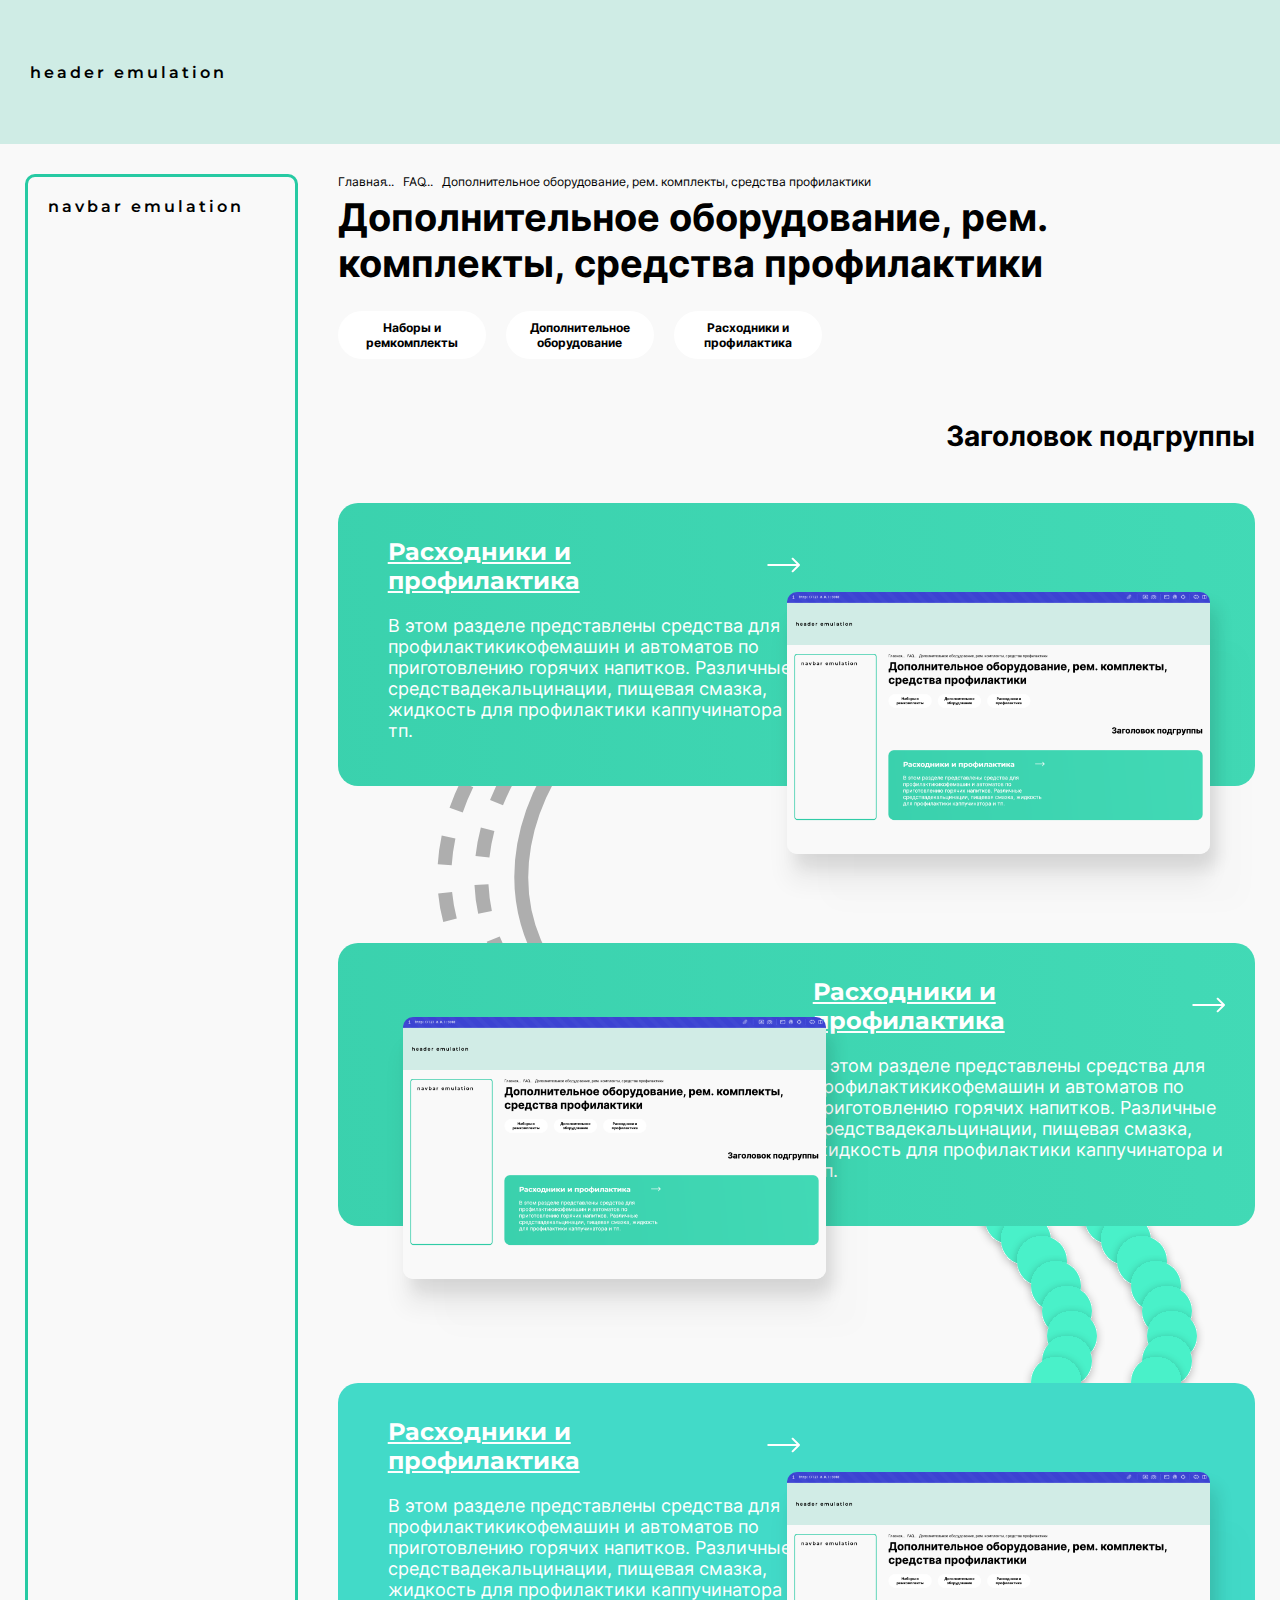
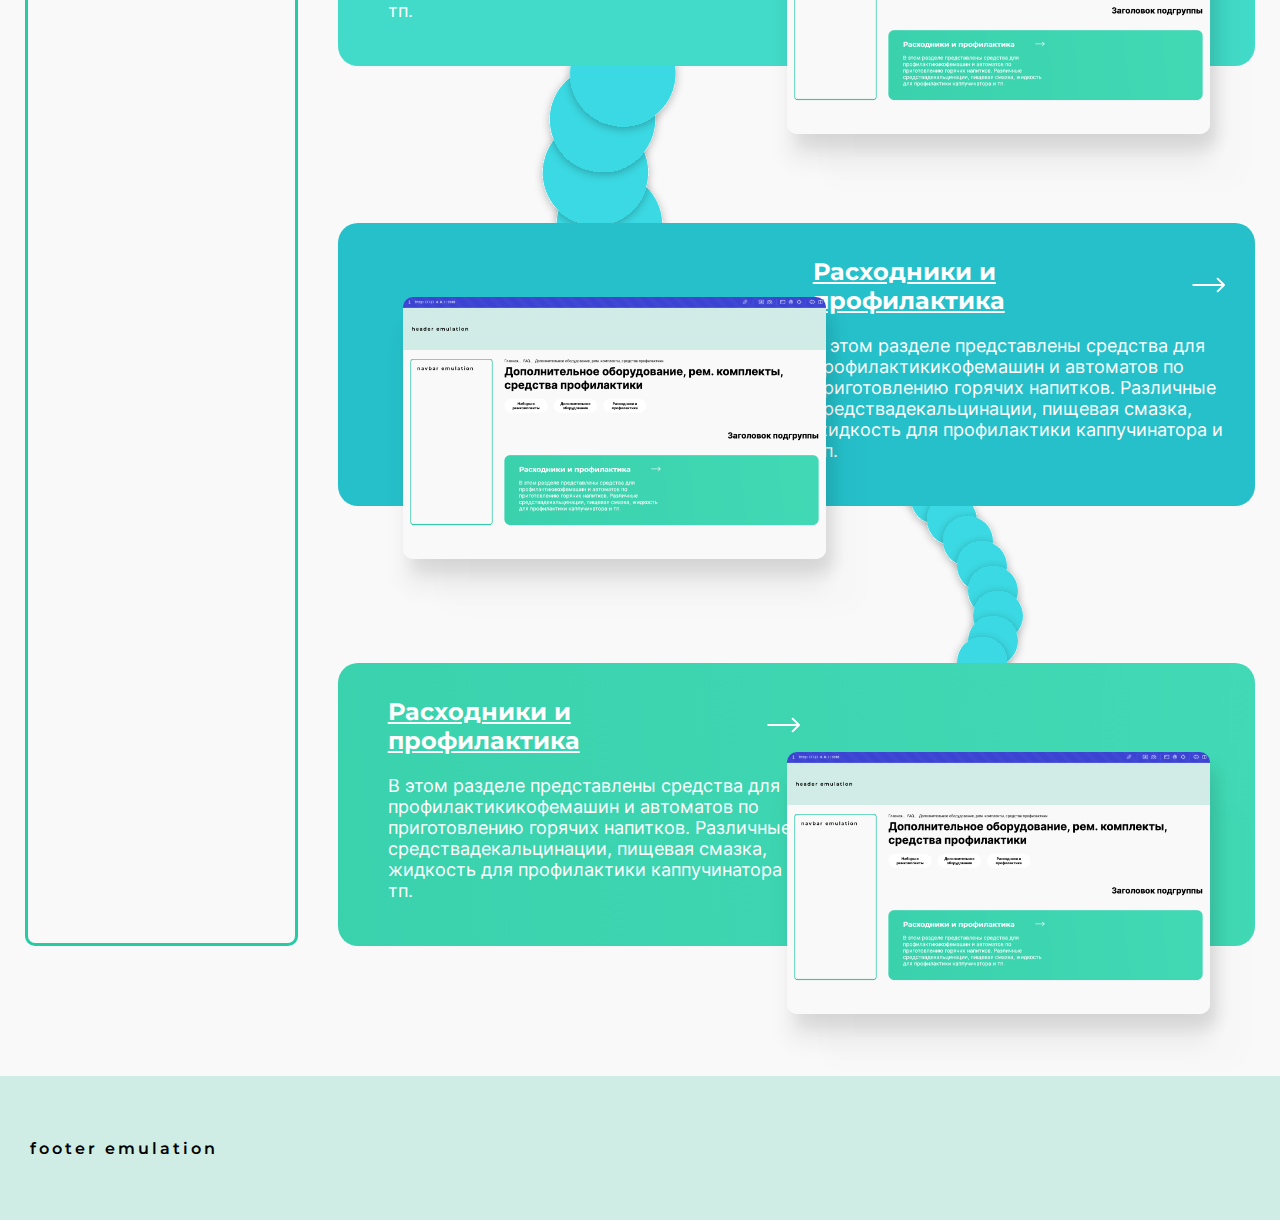
==== index.html @ 0738f824 "initializing" ====
<!DOCTYPE html>
<html lang="ru">
<head>
	<meta charset="UTF-8">
	<meta name="viewport" content="width=device-width, initial-scale=1.0">
	<title>Venpart FAQ page</title>
	<link rel="stylesheet" href="style.css">
	<script defer src="script.js"></script>
</head>
<body>
	<header>
		header emulation
	</header>

	<main>
		<div class="navbar">
			navbar emulation
		</div>

		<div class="main__content">
			<nav xmlns:v="http://rdf.data-vocabulary.org/#" class="breadcumbs">
				<div class="breadcumbs__container">
					<div typeof="v:Breadcrumb" class="breadcumb"><a href="/" rel="v:url" property="v:title">Главная</a></div>
					<div typeof="v:Breadcrumb" class="breadcumb"><a href="/catalog/necta-1647/" rel="v:url" property="v:title">FAQ</a></div>
					<div typeof="v:Breadcrumb" class="breadcumb"><a href="/catalog/kikko-kikko-max-41269/" rel="v:url" property="v:title">Дополнительное оборудование, рем. комплекты, средства профилактики</a></div>
				</div>
			</nav>

			<div class="catalog__header">Дополнительное оборудование, рем. комплекты, средства профилактики</div>

			<div class="faq">
				<div class="catalog__buttons">
					<a class="catalog__button" id="">Наборы и ремкомплекты</a>
					<a class="catalog__button" id="">Дополнительное оборудование</a>
					<a class="catalog__button" id="">Расходники и профилактика</a>
				</div>

				<div class="faq__container">

					<!-- default group -->
					<div class="faq__group">

						<div class="faq__header">Заголовок подгруппы</div>

						<div class="faq__items">
							<div class="faq__item">
								<div class="faq__item--wrapper">
									<div class="faq__item--text-wrapper">
										<div class="faq__item--text-name">
											<a href="#">Расходники и профилактика</a>
											<span>
												<svg width="33" height="16" viewBox="0 0 33 16" fill="none" xmlns="http://www.w3.org/2000/svg">
													<path d="M1.32739 7C0.775108 7 0.327393 7.44772 0.327393 8C0.327393 8.55228 0.775108 9 1.32739 9L1.32739 7ZM32.7072 8.70711C33.0978 8.31659 33.0978 7.68342 32.7072 7.2929L26.3433 0.928935C25.9527 0.53841 25.3196 0.53841 24.9291 0.928935C24.5385 1.31946 24.5385 1.95262 24.9291 2.34315L30.5859 8L24.9291 13.6569C24.5385 14.0474 24.5385 14.6805 24.9291 15.0711C25.3196 15.4616 25.9527 15.4616 26.3433 15.0711L32.7072 8.70711ZM1.32739 9L32.0001 9L32.0001 7L1.32739 7L1.32739 9Z" fill="white"/>
												</svg>
											</span>
										</div>

										<div class="faq__item--text-text">
											В этом разделе представлены средства для профилактикикофемашин и автоматов по приготовлению горячих напитков. Различные средствадекальцинации, пищевая смазка, жидкость для профилактики каппучинатора и тп.
										</div>
									</div>

									<div class="faq__item--image">
										<img src="image.png" alt="default-img">
									</div>
								</div>
							</div>

							<div class="faq__item">
								<div class="faq__item--wrapper">
									<div class="faq__item--text-wrapper">
										<div class="faq__item--text-name">
											<a href="#">Расходники и профилактика</a>
											<span>
												<svg width="33" height="16" viewBox="0 0 33 16" fill="none" xmlns="http://www.w3.org/2000/svg">
													<path d="M1.32739 7C0.775108 7 0.327393 7.44772 0.327393 8C0.327393 8.55228 0.775108 9 1.32739 9L1.32739 7ZM32.7072 8.70711C33.0978 8.31659 33.0978 7.68342 32.7072 7.2929L26.3433 0.928935C25.9527 0.53841 25.3196 0.53841 24.9291 0.928935C24.5385 1.31946 24.5385 1.95262 24.9291 2.34315L30.5859 8L24.9291 13.6569C24.5385 14.0474 24.5385 14.6805 24.9291 15.0711C25.3196 15.4616 25.9527 15.4616 26.3433 15.0711L32.7072 8.70711ZM1.32739 9L32.0001 9L32.0001 7L1.32739 7L1.32739 9Z" fill="white"/>
												</svg>
											</span>
										</div>

										<div class="faq__item--text-text">
											В этом разделе представлены средства для профилактикикофемашин и автоматов по приготовлению горячих напитков. Различные средствадекальцинации, пищевая смазка, жидкость для профилактики каппучинатора и тп.
										</div>
									</div>

									<div class="faq__item--image">
										<img src="image.png" alt="default-img">
									</div>
								</div>
							</div>

							<div class="faq__item">
								<div class="faq__item--wrapper">
									<div class="faq__item--text-wrapper">
										<div class="faq__item--text-name">
											<a href="#">Расходники и профилактика</a>
											<span>
												<svg width="33" height="16" viewBox="0 0 33 16" fill="none" xmlns="http://www.w3.org/2000/svg">
													<path d="M1.32739 7C0.775108 7 0.327393 7.44772 0.327393 8C0.327393 8.55228 0.775108 9 1.32739 9L1.32739 7ZM32.7072 8.70711C33.0978 8.31659 33.0978 7.68342 32.7072 7.2929L26.3433 0.928935C25.9527 0.53841 25.3196 0.53841 24.9291 0.928935C24.5385 1.31946 24.5385 1.95262 24.9291 2.34315L30.5859 8L24.9291 13.6569C24.5385 14.0474 24.5385 14.6805 24.9291 15.0711C25.3196 15.4616 25.9527 15.4616 26.3433 15.0711L32.7072 8.70711ZM1.32739 9L32.0001 9L32.0001 7L1.32739 7L1.32739 9Z" fill="white"/>
												</svg>
											</span>
										</div>

										<div class="faq__item--text-text">
											В этом разделе представлены средства для профилактикикофемашин и автоматов по приготовлению горячих напитков. Различные средствадекальцинации, пищевая смазка, жидкость для профилактики каппучинатора и тп.
										</div>
									</div>

									<div class="faq__item--image">
										<img src="image.png" alt="default-img">
									</div>
								</div>
							</div>

							<div class="faq__item">
								<div class="faq__item--wrapper">
									<div class="faq__item--text-wrapper">
										<div class="faq__item--text-name">
											<a href="#">Расходники и профилактика</a>
											<span>
												<svg width="33" height="16" viewBox="0 0 33 16" fill="none" xmlns="http://www.w3.org/2000/svg">
													<path d="M1.32739 7C0.775108 7 0.327393 7.44772 0.327393 8C0.327393 8.55228 0.775108 9 1.32739 9L1.32739 7ZM32.7072 8.70711C33.0978 8.31659 33.0978 7.68342 32.7072 7.2929L26.3433 0.928935C25.9527 0.53841 25.3196 0.53841 24.9291 0.928935C24.5385 1.31946 24.5385 1.95262 24.9291 2.34315L30.5859 8L24.9291 13.6569C24.5385 14.0474 24.5385 14.6805 24.9291 15.0711C25.3196 15.4616 25.9527 15.4616 26.3433 15.0711L32.7072 8.70711ZM1.32739 9L32.0001 9L32.0001 7L1.32739 7L1.32739 9Z" fill="white"/>
												</svg>
											</span>
										</div>

										<div class="faq__item--text-text">
											В этом разделе представлены средства для профилактикикофемашин и автоматов по приготовлению горячих напитков. Различные средствадекальцинации, пищевая смазка, жидкость для профилактики каппучинатора и тп.
										</div>
									</div>

									<div class="faq__item--image">
										<img src="image.png" alt="default-img">
									</div>
								</div>
							</div>

							<div class="faq__item">
								<div class="faq__item--wrapper">
									<div class="faq__item--text-wrapper">
										<div class="faq__item--text-name">
											<a href="#">Расходники и профилактика</a>
											<span>
												<svg width="33" height="16" viewBox="0 0 33 16" fill="none" xmlns="http://www.w3.org/2000/svg">
													<path d="M1.32739 7C0.775108 7 0.327393 7.44772 0.327393 8C0.327393 8.55228 0.775108 9 1.32739 9L1.32739 7ZM32.7072 8.70711C33.0978 8.31659 33.0978 7.68342 32.7072 7.2929L26.3433 0.928935C25.9527 0.53841 25.3196 0.53841 24.9291 0.928935C24.5385 1.31946 24.5385 1.95262 24.9291 2.34315L30.5859 8L24.9291 13.6569C24.5385 14.0474 24.5385 14.6805 24.9291 15.0711C25.3196 15.4616 25.9527 15.4616 26.3433 15.0711L32.7072 8.70711ZM1.32739 9L32.0001 9L32.0001 7L1.32739 7L1.32739 9Z" fill="white"/>
												</svg>
											</span>
										</div>

										<div class="faq__item--text-text">
											В этом разделе представлены средства для профилактикикофемашин и автоматов по приготовлению горячих напитков. Различные средствадекальцинации, пищевая смазка, жидкость для профилактики каппучинатора и тп.
										</div>
									</div>

									<div class="faq__item--image">
										<img src="image.png" alt="default-img">
									</div>
								</div>
							</div>
						</div>
					</div>
					
				</div>
			</div>
		</div>
	</main>

	<footer>
		footer emulation
	</footer>
</body>
</html>
---- style.css ----
@charset "UTF-8";

/* << EMULATION >> */


/* FONTS LOAD SECTION */

/* --- MONTSERRAT ---*/
@font-face {
	font-family: "Montserrat";
	src: url("../fonts/Montserrat/Montserrat-Thin.ttf") format("truetype");
	font-style: normal;
	font-weight: 100;
} @font-face {
	font-family: "Montserrat";
	src: url("../fonts/Montserrat/Montserrat-ThinItalic.ttf") format("truetype");
	font-style: italic;
	font-weight: 100;
} @font-face {
	font-family: "Montserrat";
	src: url("../fonts/Montserrat/Montserrat-ExtraLight.ttf") format("truetype");
	font-style: normal;
	font-weight: 200;
} @font-face {
	font-family: "Montserrat";
	src: url("../fonts/Montserrat/Montserrat-ExtraLightItalic.ttf") format("truetype");
	font-style: italic;
	font-weight: 200;
} @font-face {
	font-family: "Montserrat";
	src: url("../fonts/Montserrat/Montserrat-Light.ttf") format("truetype");
	font-style: normal;
	font-weight: 300;
} @font-face {
	font-family: "Montserrat";
	src: url("../fonts/Montserrat/Montserrat-LightItalic.ttf") format("truetype");
	font-style: italic;
	font-weight: 300;
} @font-face {
	font-family: "Montserrat";
	src: url("../fonts/Montserrat/Montserrat-Regular.ttf") format("truetype");
	font-style: normal;
	font-weight: 400;
} @font-face {
	font-family: "Montserrat";
	src: url("../fonts/Montserrat/Montserrat-RegularItalic.ttf") format("truetype");
	font-style: italic;
	font-weight: 400;
} @font-face {
	font-family: "Montserrat";
	src: url("../fonts/Montserrat/Montserrat-Medium.ttf") format("truetype");
	font-style: normal;
	font-weight: 500;
} @font-face {
	font-family: "Montserrat";
	src: url("../fonts/Montserrat/Montserrat-MediumItalic.ttf") format("truetype");
	font-style: italic;
	font-weight: 500;
} @font-face {
	font-family: "Montserrat";
	src: url("../fonts/Montserrat/Montserrat-SemiBold.ttf") format("truetype");
	font-style: normal;
	font-weight: 600;
} @font-face {
	font-family: "Montserrat";
	src: url("../fonts/Montserrat/Montserrat-SemiBoldItalic.ttf") format("truetype");
	font-style: italic;
	font-weight: 600;
} @font-face {
	font-family: "Montserrat";
	src: url("../fonts/Montserrat/Montserrat-Bold.ttf") format("truetype");
	font-style: normal;
	font-weight: 700;
} @font-face {
	font-family: "Montserrat";
	src: url("../fonts/Montserrat/Montserrat-BoldItalic.ttf") format("truetype");
	font-style: italic;
	font-weight: 700;
} @font-face {
	font-family: "Montserrat";
	src: url("../fonts/Montserrat/Montserrat-ExtraBold.ttf") format("truetype");
	font-style: normal;
	font-weight: 800;
} @font-face {
	font-family: "Montserrat";
	src: url("../fonts/Montserrat/Montserrat-ExtraBoldItalic.ttf") format("truetype");
	font-style: italic;
	font-weight: 800;
} @font-face {
	font-family: "Montserrat";
	src: url("../fonts/Montserrat/Montserrat-Black.ttf") format("truetype");
	font-style: normal;
	font-weight: 900;
} @font-face {
	font-family: "Montserrat";
	src: url("../fonts/Montserrat/Montserrat-BlackItalic.ttf") format("truetype");
	font-style: italic;
	font-weight: 900;
}

/* --- INTER --- */
@font-face {
	font-family: "Inter";
	src: url("../fonts/Inter/Inter-Thin.ttf") format("truetype");
	font-style: normal;
	font-weight: 100;
} @font-face {
	font-family: "Inter";
	src: url("../fonts/Inter/Inter-ExtraLight.ttf") format("truetype");
	font-style: normal;
	font-weight: 200;
} @font-face {
	font-family: "Inter";
	src: url("../fonts/Inter/Inter-Light.ttf") format("truetype");
	font-style: normal;
	font-weight: 300;
} @font-face {
	font-family: "Inter";
	src: url("../fonts/Inter/Inter-Regular.ttf") format("truetype");
	font-style: normal;
	font-weight: 400;
} @font-face {
	font-family: "Inter";
	src: url("../fonts/Inter/Inter-Medium.ttf") format("truetype");
	font-style: normal;
	font-weight: 500;
} @font-face {
	font-family: "Inter";
	src: url("../fonts/Inter/Inter-SemiBold.ttf") format("truetype");
	font-style: normal;
	font-weight: 600;
} @font-face {
	font-family: "Inter";
	src: url("../fonts/Inter/Inter-Bold.ttf") format("truetype");
	font-style: normal;
	font-weight: 700;
} @font-face {
	font-family: "Inter";
	src: url("../fonts/Inter/Inter-ExtraBold.ttf") format("truetype");
	font-style: normal;
	font-weight: 800;
} @font-face {
	font-family: "Inter", sans-serif;
	src: url("../fonts/Inter/Inter-Black.ttf") format("truetype");
	font-style: normal;
	font-weight: 900;
}

/* USER VARIABLES SECTION */

:root {
	--accent: #26CAA3;
	--light-accent: #81D4C1;
	--white-text: #fff;
	--black-text: #000;
	--grey-text: #7D7D7D;
	--sizeindex: calc(1vh + 1vw);
	--lineheight: normal;
	--userfont: "Montserrat", sans-serif;
	--textfont: "Inter", sans-serif;
	--systemfont: -apple-system, BlinkMacSystemFont, Arial, sans-serif;
	--background-color: #F9F9F9;
	--gap: 1vw;
	--animation: cubic-bezier(.31,.38,.57,.94);
	--border-radius: 100px;
	--border-radius-tablet: 70px;
}

/* GENERAL CSS SETTINGS */

::placeholder { color: #B3B3B3; }
::selection { background-color: var(--accent); color: #fff; }
input, textarea { outline: none; }
input:focus:required:invalid, textarea:focus:required:invalid { border-color: red; }
input:required:valid, textarea:required:valid { border-color: green; }

* {
	padding: 0;
	margin: 0;
	box-sizing: border-box;
	scrollbar-color: var(--light-accent) transparent;
	scrollbar-width: thin;
}

a {
	font-style: none;
	color: var(--black-text);
	text-decoration: none;
}

body {
	font-family: var(--textfont);
	font-weight: 400;
	font-size: 14px;
	color: var(--black-text);
	background-color: var(--background-color);
}
.logo a img { width: 163px; }
*.noflex {display: block !important;}

/*custom scrollbar, firefox*/
*:-webkit-scrollbar {
	width: 35px;
	display: block;
} *:-webkit-scrollbar-track {
	background: transparent;
} *:-webkit-scrollbar-thumb {
	background-color: transparent;
  border-radius: 20px;
  box-shadow: inset 0 0 0 15px #fff;
} /* webkit browsers */
*::-webkit-scrollbar {
	width: 8px;
	height: 8px;
	display: block;
	background-clip: padding-box;
} *::-webkit-scrollbar-track {
	background: transparent;
} *::-webkit-scrollbar-thumb {
	background-color: var(--light-accent);
	border: 4px solid transparent;
	box-shadow: inset 0 0 0 16px transparent;
	border-radius: 20px;
} *::-webkit-scrollbar-track-piece:end {
	background: transparent;
	margin-bottom: 15px; 
} *::-webkit-scrollbar-track-piece:start {
	background: transparent;
	margin-top: 15px;
}

/* BUTTONS STYLE */

.link a {color: #26CAA3 !important;}
.link a::after {
	content: '';
	width: 0px;
	height: 1px;
	display: block;
	background-color: var(--accent);
	transition: .25s var(--animation);
} .link a:hover::after {
	width: 100%;
}

a.my__btn,
button.my__btn {
	display: block;
	width: fit-content;
} 

.my__btn-light {
	padding: 7px 15px;
	color: var(--accent);
	border-radius: var(--border-radius);
	border: 1px solid var(--accent);
	background: #fff;
	display: block;
	font: 700 12px 'Montserrat';
	transition: .25s var(--animation);
}.my__btn-light:hover {
	color: #000;
	border-color: #000;
}

.my__btn-light-white {
	padding: 13px 20px;
	min-width: 130px;
	width: fit-content;
	text-align: center;
	color: var(--black-text);
	border-radius: var(--border-radius);
	background: #fff;
	font: 700 12px 'Montserrat';
	transition: .25s var(--animation);
	cursor: pointer;
}.my__btn-light-white:hover {
	color: var(--accent);
	box-shadow: 0 0 0 2px var(--light-accent);
}

.my__btn-large {
	padding: 13px 19px;
	border-radius: var(--border-radius);
	border: 1px solid var(--accent);
	background: var(--accent);
	font: 700 14px 'Montserrat';
	transition: .25s var(--animation);
	color: #fff;
} .my__btn-large:hover {
	background-color: #fff;
	color: var(--accent);
}

.my__btn-basic {
	padding: 8px 17px;
	color: var(--white-text);
	border-radius: var(--border-radius);
	border: 1px solid var(--accent);
	background: var(--accent);
	font: 700 12px 'Montserrat';
	transition: .25s var(--animation);
}.my__btn-basic:hover {
	color: var(--accent);
	background-color: #fff;
	border-color: var(--accent);
}

.card__button > .my__btn-buy {margin-left: auto;}
.my__btn-buy {
	padding: 8px 14px;
	max-width: 112px;
	text-align: center;
	color: var(--white-text);
	border-radius: var(--border-radius);
	border: 1px solid var(--accent);
	background: var(--accent);
	font: 700 14.5px 'Montserrat';
	transition: .25s var(--animation);
	cursor: pointer;
} a.my__btn-buy {width: 100%;}
.my__btn-buy:hover {
	color: var(--accent);
	background-color: #fff;
	border-color: var(--accent);
} .my__btn-buy.added {
	/* min-width: 100px; */
	opacity: 0;
	width: 0;
	overflow: hidden;
	height: 0;
	padding: 0;
	position: absolute;
	right: 0px;
	bottom: 1000px;
} /* .my__btn-buy.added:hover {
	color: var(--light-accent);
	border-color: var(--light-accent);
} */
.my__btn-buy.report {
	border-color: var(--black-text);
	color: var(--black-text);
	background-color: transparent;
} .my__btn-buy.report:hover {
	border-color: var(--grey-text);
	color: var(--grey-text);
}

.my__btn-full {
	width: 100%;
	padding: 12px 0;
	text-align: center;
	border-radius: var(--border-radius);
	border: 1px solid var(--accent);
	background: var(--accent);
	display: block;
	color: #fff;
	font: 700 14px 'Montserrat';
	transition: .25s var(--animation);
} .my__btn-full a {
	color: #fff;
	transition: .25s var(--animation);
} .my__btn-full:hover {
	background-color: #fff;
	box-shadow: inset 0 0 0 1.5px var(--accent);
	color: var(--accent);
} .my__btn-full:hover a {color: var(--accent);}

.my__btn-submit {
	min-width: 190px;
	padding: 16px 40px;
	text-align: center;
	border-radius: 130px;
	background-color: var(--accent);
	border: 1px solid var(--accent);
	color: #fff;
	font: 700 18px 'Inter';
	transition: .25s var(--animation);
} .my__btn-submit:hover {
	background-color: #fff;
	border-color: var(--accent);
	color: var(--accent);
}

.my__btn-contact {
	padding: 16px 20px;
	font: 600 12px 'Inter';
	border-radius: var(--border-radius);
	text-align: center;
	width: 148px;
	background-color: #fff;
	cursor: pointer;
	transition: 0.25s var(--animation);
} .my__btn-contact:hover {box-shadow: 0 0 0 1px var(--accent);}
input:checked + .my__btn-contact {
	background: var(--accent);
	color: var(--white-text);
}

.quantity-btn {
	cursor: pointer;
	display: flex;
	align-items: center;
}
.quantity-btn > a.quantity-added {display: none;}
.my__btn-buy.added ~ .product__button--amount .quantity-btn a {display: none;}
.my__btn-buy.added ~ .product__button--amount .quantity-btn a.quantity-added {display: block;}

/* << END OF EMULATION >> */

header,
footer {
	width: 100%;
	height: 144px;
	padding: 30px;
	display: flex;
	align-items: center;
	background-color: #81d4c159;
	font: 600 16px 'Montserrat';
	letter-spacing: 3px;
}

main {
	padding: 30px 25px 130px;
	display: flex;
	justify-content: space-between;
	gap: 40px;
}

.navbar {
	width: 350px;
	background-color: var(--background-color);
	border-radius: 10px;
	border: #26CAA3 solid 3px;
	min-height: 400px;
	font: 600 16px 'Montserrat';
	letter-spacing: 3px;
	padding: 20px;
	transition: .3s var(--animation);
}

@media (max-width: 955px) {
	.navbar {
		opacity: 0;
		transform: translateX(-500px);
		visibility: 0;
		padding: 0;
		width: 0;
		height: 0;
	}
	main {
		padding: 0 25px 130px;
	}
	.main__content {margin-left: -40px;}
}
@media (max-width: 655px) {
	main {padding: 0 10px 26px; padding-top: 25px;}
}

/* BREADCUMBS */
.breadcumbs {margin-left: 0px;}
.main__container.noflex .breadcumbs {margin-left: 380px;}
.breadcumbs__container {
	display: flex;
	flex-wrap: wrap;
	gap: 2px;
	font: 400 12px 'Inter';
	color: var(--black-text);
} .breadcumb:nth-of-type(n+2) {padding-left: 5px;}
.breadcumb, .breadcumb a {transition: .25s var(--animation);}
.breadcumb:hover, .breadcumb a:hover {color: var(--grey-text);}
.breadcumb::after {
	content: "...";
	display: inline-block;
	transform: translateX(-2px);}
.breadcumb:last-child:after {display: none;}
@media (max-width:955px) {
	.breadcumbs, .main__container.noflex .breadcumbs {margin-left: 300px;}
	.breadcumbs__container {font-size: 10px;}
}
@media (max-width:655px) {
	.main__container.noflex .breadcumbs, .breadcumbs {margin-left: 3px;}
	.breadcumbs__container {gap: 3px;}
}

.catalog__buttons {
	display: flex;
	gap: 20px;
	overflow-x: scroll;
	margin-bottom: 29px;
} /* Hide scrollbar for Chrome, Safari and Opera */
.catalog__buttons::-webkit-scrollbar {display: none;}
/* Hide scrollbar for IE, Edge and Firefox */
.catalog__buttons {
-ms-overflow-style: none; /* IE and Edge */
scrollbar-width: none; /* Firefox */}
.catalog__button {
	display: flex;
	justify-content: center;
	align-items: center;
	width: 148px;
	border-radius: var(--border-radius);
	min-height: 48px;
	padding: 5px 25px;
	text-align: center;
	cursor: pointer;
	background-color: var(--white-text);
	font: 700 12px 'Inter';
	transition: .25s var(--animation);
	-moz-user-select: none;
	-webkit-user-select: none;
	-ms-user-select: none;
	user-select: none;
} .catalog__button:hover {box-shadow: inset 0 0 0 1.5px var(--accent);}
.catalog__button.active {
	color: var(--white-text);
	background-color: var(--accent);
}

.catalog__header {
	font: 700 38px 'Inter';
	margin: 5px 0 25px 0px;}
@media (max-width: 955px) {
	.catalog__header {
		margin-left: 300px;
		font-size: 30px;
		padding-right: 120px;}
}

.main__content {width: 100%;}

/* start templates */
.faq .catalog__button:active {
	color: var(--white-text);
	background-color: var(--accent);
}

.faq__container {margin-top: 60px;}
.faq__group {
	display: flex;
	flex-direction: column;
	gap: 50px;
	align-items: flex-end;}
.faq__header {font: 700 28px 'Inter';}

.faq__items {
	width: 100%;
	display: flex;
	flex-direction: column;
	gap: 157px;
}

.faq__item {
	background: linear-gradient(264.67deg, #42DAB6 -5.36%, #39D0AC 118.96%);
	border-radius: 20px;
	width: 100%;
	padding: 34px 30px 45px 50px;;
	color: var(--white-text);
	font: 18px 'Inter';
	/* z-index: 1; */
	position: relative;}
.faq__item:nth-child(2n) {background: linear-gradient(264.67deg, #42DAB6 -5.36%, #39D0AC 118.96%);}
.faq__item:nth-child(3n) {background: #42DAC8;}
.faq__item:nth-child(4n) {background: #26C0CA;}

.faq__item::after {
	/* content: url('decorations/decoration-1.svg'); */
	content: "";
	background: url('decorations/decoration-1.svg');
	width: 320px;
	height: 342px;
	position: absolute;
	top: 70%;
	left: 35px;
	z-index: -1;}
.faq__item:nth-child(2n)::after {
	/* content: url('decorations/decoration-1.svg'); */
	background: url('decorations/decoration-2.svg');
	width: 243px;
	height: 248px;
	top: 80%;
	left: initial;
	right: 50px;}
.faq__item:nth-child(3n)::after {
	background: url('decorations/decoration-3.svg');
	width: 305px;
	height: 507px;
	top: 80%;
	left: 195px;}
.faq__item:nth-child(4n)::after {
	background: url('decorations/decoration-4.svg');
	width: 143px;
	height: 248px;
	top: 80%;
	left: 60%;}
.faq__item:last-child::after {display: none;}

.faq__item--wrapper {position: relative; display: flex;}
.faq__item:nth-child(2n) .faq__item--wrapper {flex-direction: row-reverse;}

.faq__item--text-wrapper {
	max-width: 482px;
	width: calc(100% - 425px);
	display: flex;
	flex-direction: column;
	gap: 20px;}
.faq__item--text-name {
	display: flex;
	width: 100%;
	justify-content: space-between;
	align-items: center;
} .faq__item a {
	font: 700 24px 'Montserrat';
	color: #fff;
	text-decoration: underline;}
.faq__item--image {
	position: absolute;
	width: 423px;
	top: 55px;
	right: 15px;
	height: 262px;
	overflow: hidden;
	display: flex;
	justify-content: center;
	align-items: center;
	/* image */
	box-shadow: 36px 53px 26px rgba(0, 0, 0, 0.01), 0px 30px 22px rgba(0, 0, 0, 0.05), 9px 13px 16px rgba(0, 0, 0, 0.09);
	border-radius: 10px;
} .faq__item:nth-child(2n) .faq__item--image {right: none; left: 15px; top: 40px;}
.faq__item--image img {
	min-width: 367px;
	min-height: 228px;
	object-fit: cover;
}

@media (min-width: 1600px) {
	.faq__item--wrapper {
		max-width: 1000px;
		margin: 0 auto;
	}
}
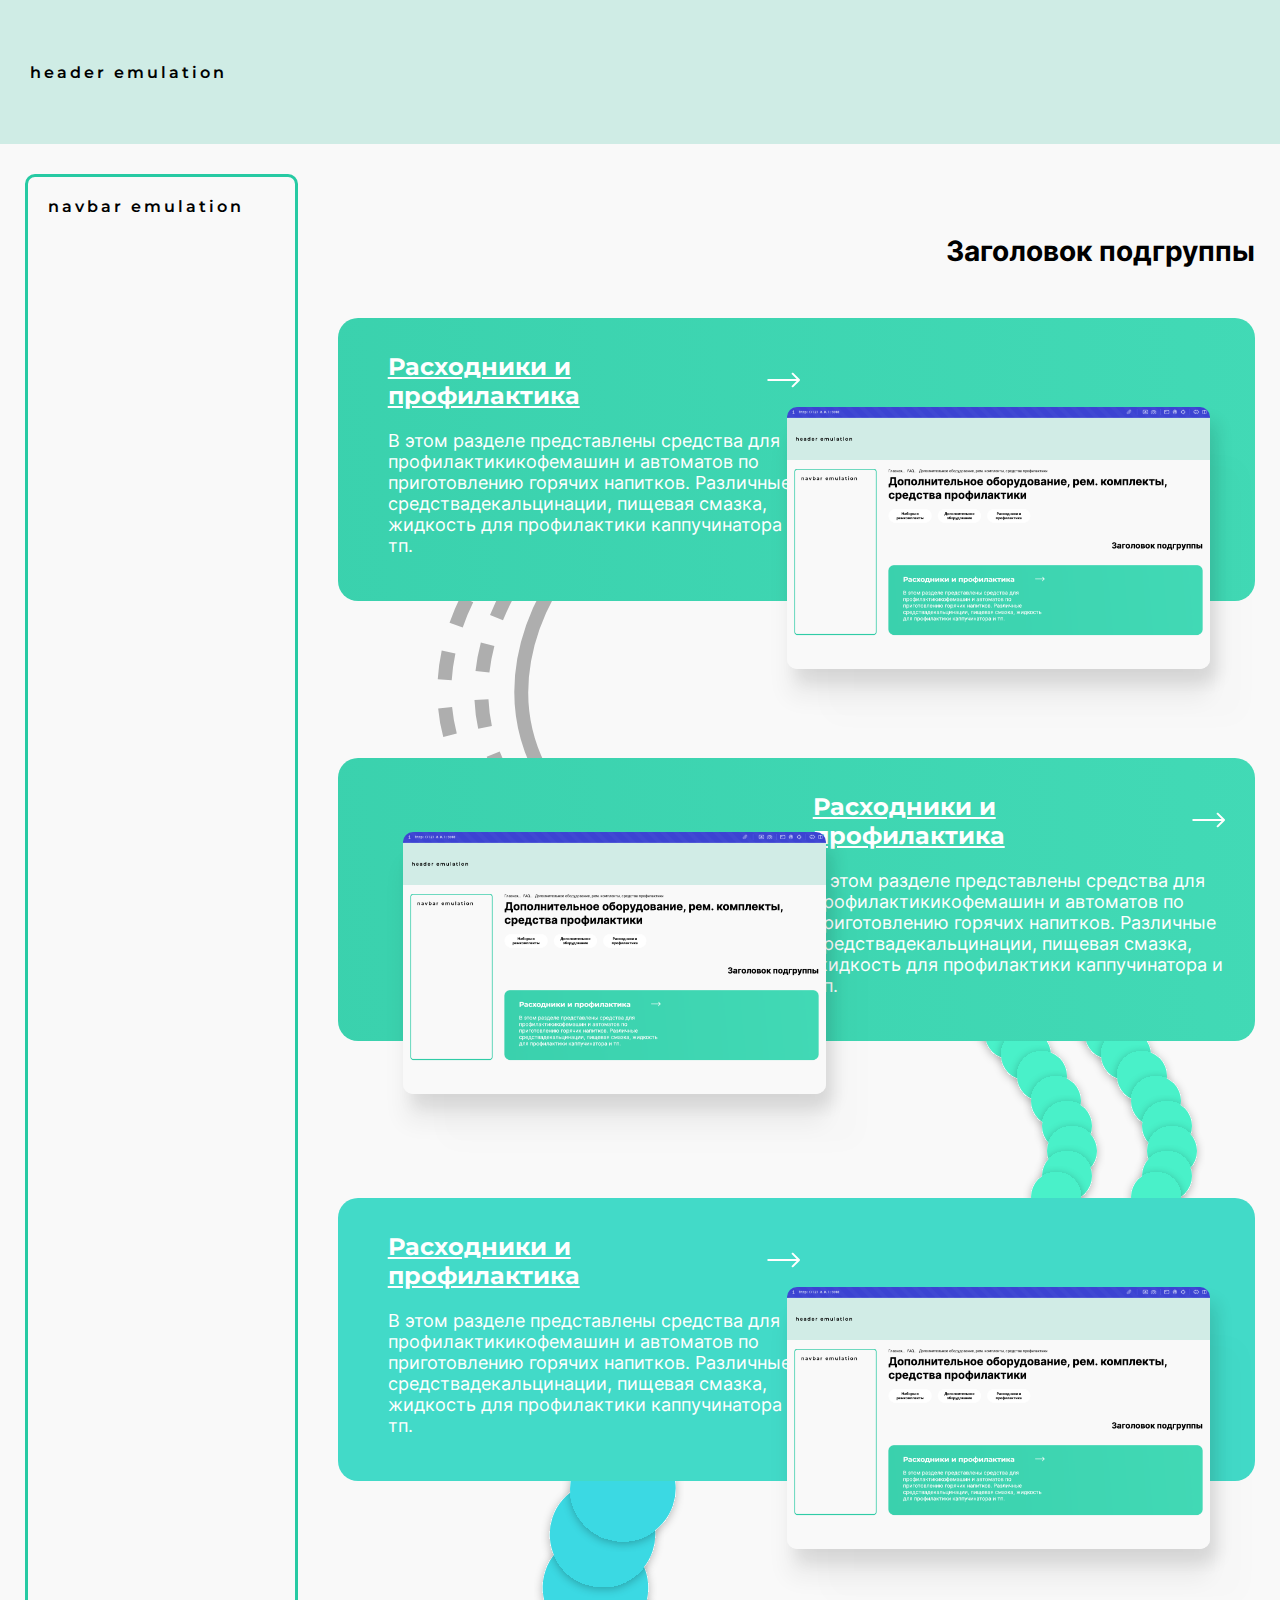
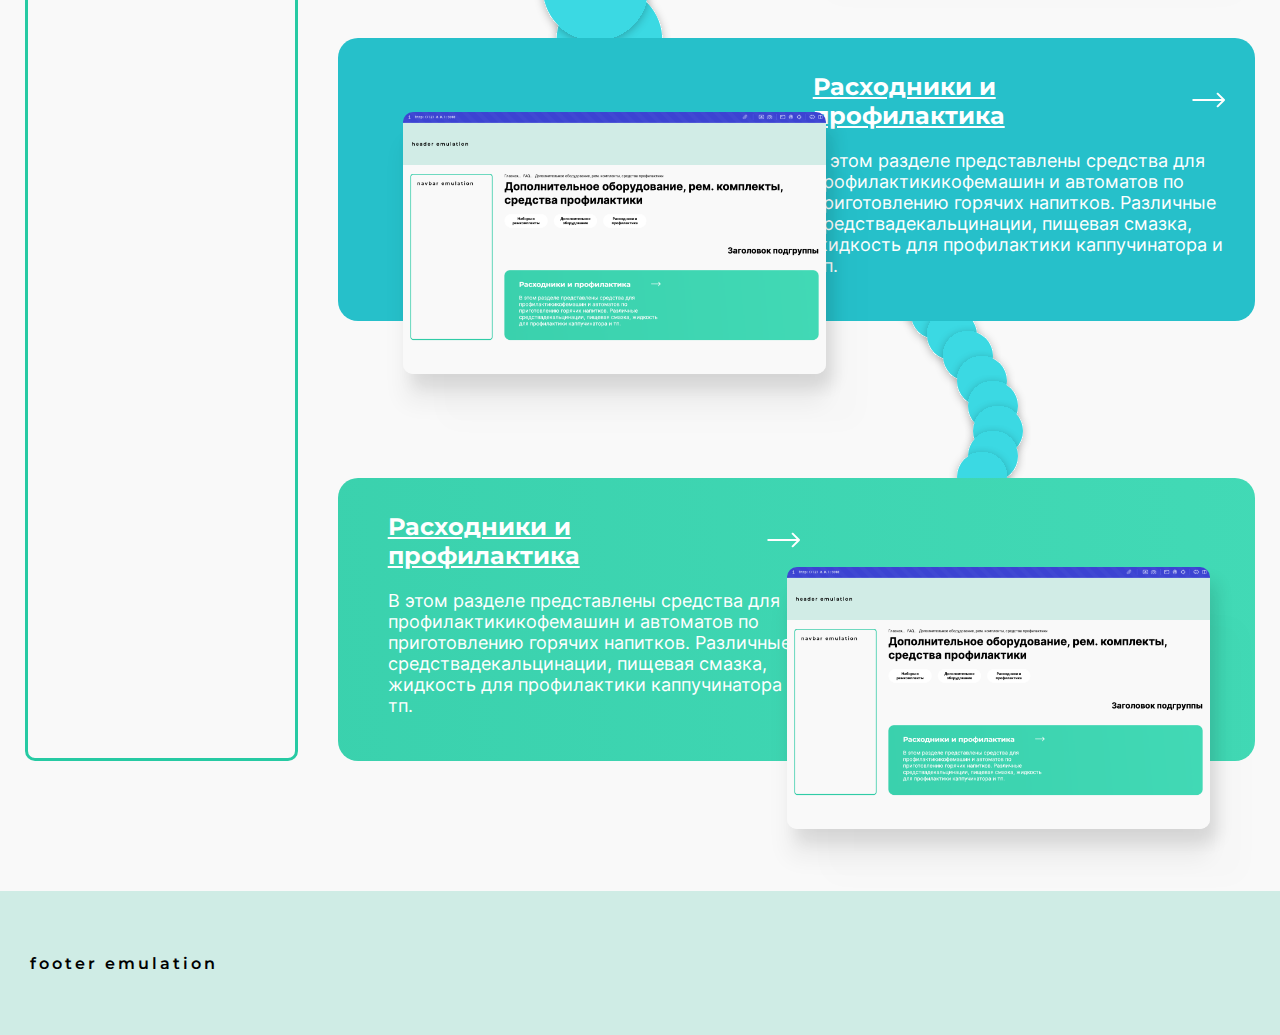
==== commit 7a9d03c0: "add adaptive" ====
--- a/index.html
+++ b/index.html
@@ -18,22 +18,22 @@
 		</div>
 
 		<div class="main__content">
-			<nav xmlns:v="http://rdf.data-vocabulary.org/#" class="breadcumbs">
+			<!-- <nav xmlns:v="http://rdf.data-vocabulary.org/#" class="breadcumbs">
 				<div class="breadcumbs__container">
 					<div typeof="v:Breadcrumb" class="breadcumb"><a href="/" rel="v:url" property="v:title">Главная</a></div>
 					<div typeof="v:Breadcrumb" class="breadcumb"><a href="/catalog/necta-1647/" rel="v:url" property="v:title">FAQ</a></div>
 					<div typeof="v:Breadcrumb" class="breadcumb"><a href="/catalog/kikko-kikko-max-41269/" rel="v:url" property="v:title">Дополнительное оборудование, рем. комплекты, средства профилактики</a></div>
 				</div>
-			</nav>
+			</nav> -->
 
-			<div class="catalog__header">Дополнительное оборудование, рем. комплекты, средства профилактики</div>
+			<!-- <div class="catalog__header">Дополнительное оборудование, рем. комплекты, средства профилактики</div> -->
 
 			<div class="faq">
-				<div class="catalog__buttons">
+				<!-- <div class="catalog__buttons">
 					<a class="catalog__button" id="">Наборы и ремкомплекты</a>
 					<a class="catalog__button" id="">Дополнительное оборудование</a>
 					<a class="catalog__button" id="">Расходники и профилактика</a>
-				</div>
+				</div> -->
 
 				<div class="faq__container">
 
--- a/style.css
+++ b/style.css
@@ -638,4 +638,67 @@
 		max-width: 1000px;
 		margin: 0 auto;
 	}
+}
+
+
+/* tablet */
+@media (max-width: 955px) {
+	.faq__container {margin-top: 46px;}
+	.faq__header {font-size: 21.87px;}
+	.faq__group {gap: 39px}
+	.faq__items {gap: 122px;}
+	.faq__item {
+		border-radius: 15.6px;
+		padding: 27px 23px 35px 39px;;
+		font: 14px 'Inter';}
+	.faq__item::after {
+		transform: scale(0.7);
+    top: 60%;
+    left: 27px;}
+	.faq__item:nth-child(2n)::after {
+		transform: scale(0.7);
+		top: 80%;
+		right: 50px;}
+	.faq__item:nth-child(3n)::after {
+		transform: scale(0.7);
+		top: 65%;
+		left: 195px;}
+	.faq__item:nth-child(4n)::after {
+		transform: scale(0.7);
+		top: 80%;
+		left: 60%;}
+
+		.faq__item--text-wrapper {
+			max-width: 378px;
+			width: calc(100% - 350px);
+			gap: 15.6px;
+		}
+		.faq__item a {font-size: 18.7px;}
+
+		.faq__item--image {
+			width: 330px;
+			height: 205px;
+			border-radius: 7.8px;
+			top: 35px;
+			right: 0;
+		} .faq__item--image img {
+			min-width: 330px;
+			min-height: 205px;
+		}
+
+		.faq__item:nth-child(2n) .faq__item--image {
+			right: none;
+			left: -10px;
+			top: 45px;
+		}
+}
+
+/* mobile */
+@media (max-width: 655px) {
+	.faq {padding-bottom: 100px;}
+	.faq__container {margin-top: 24px;}
+	.faq__group {gap: 24px;}
+	.faq__item {padding: 26px 14px;}
+	.faq__item--text-wrapper {width: 100%; margin-bottom: 110px;}
+	.faq__item--image, .faq__item:nth-child(2n) .faq__item--image {top: calc(100% - 85px); left: calc(50% - 165px);}
 }